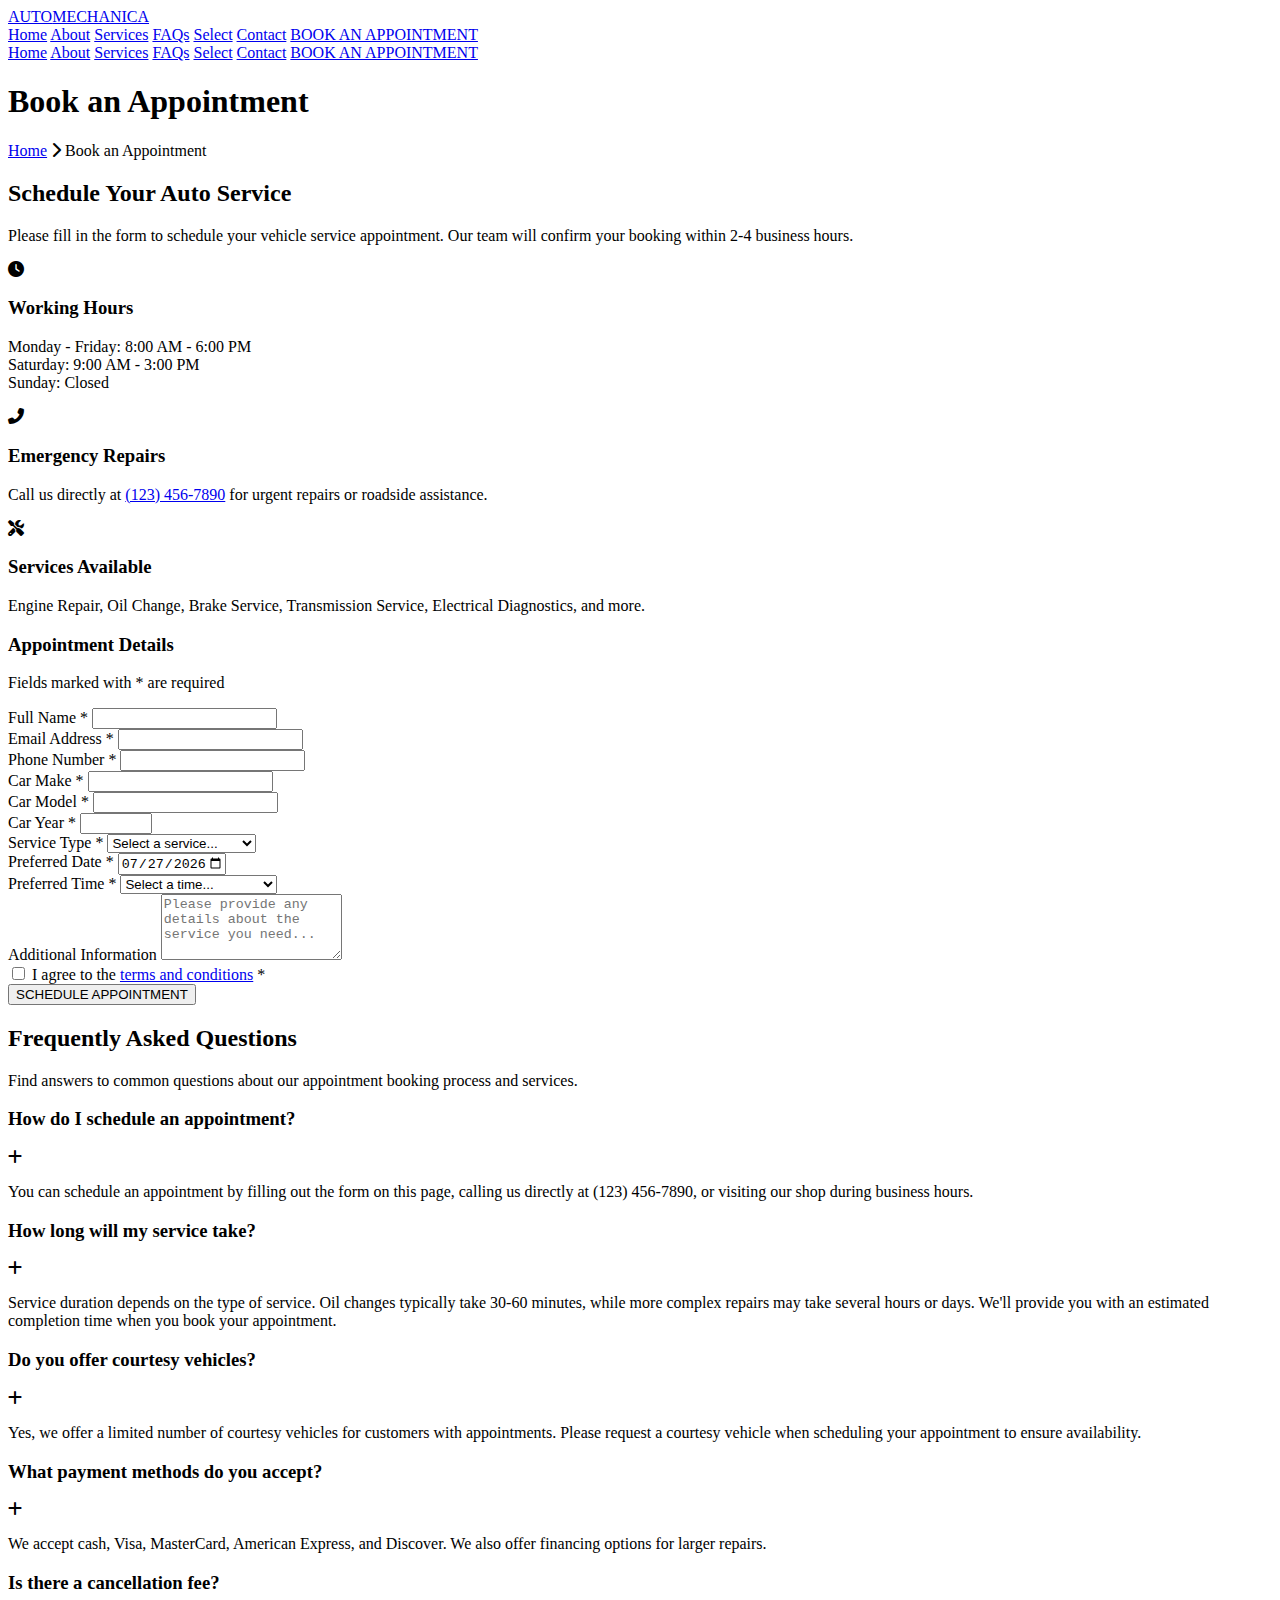
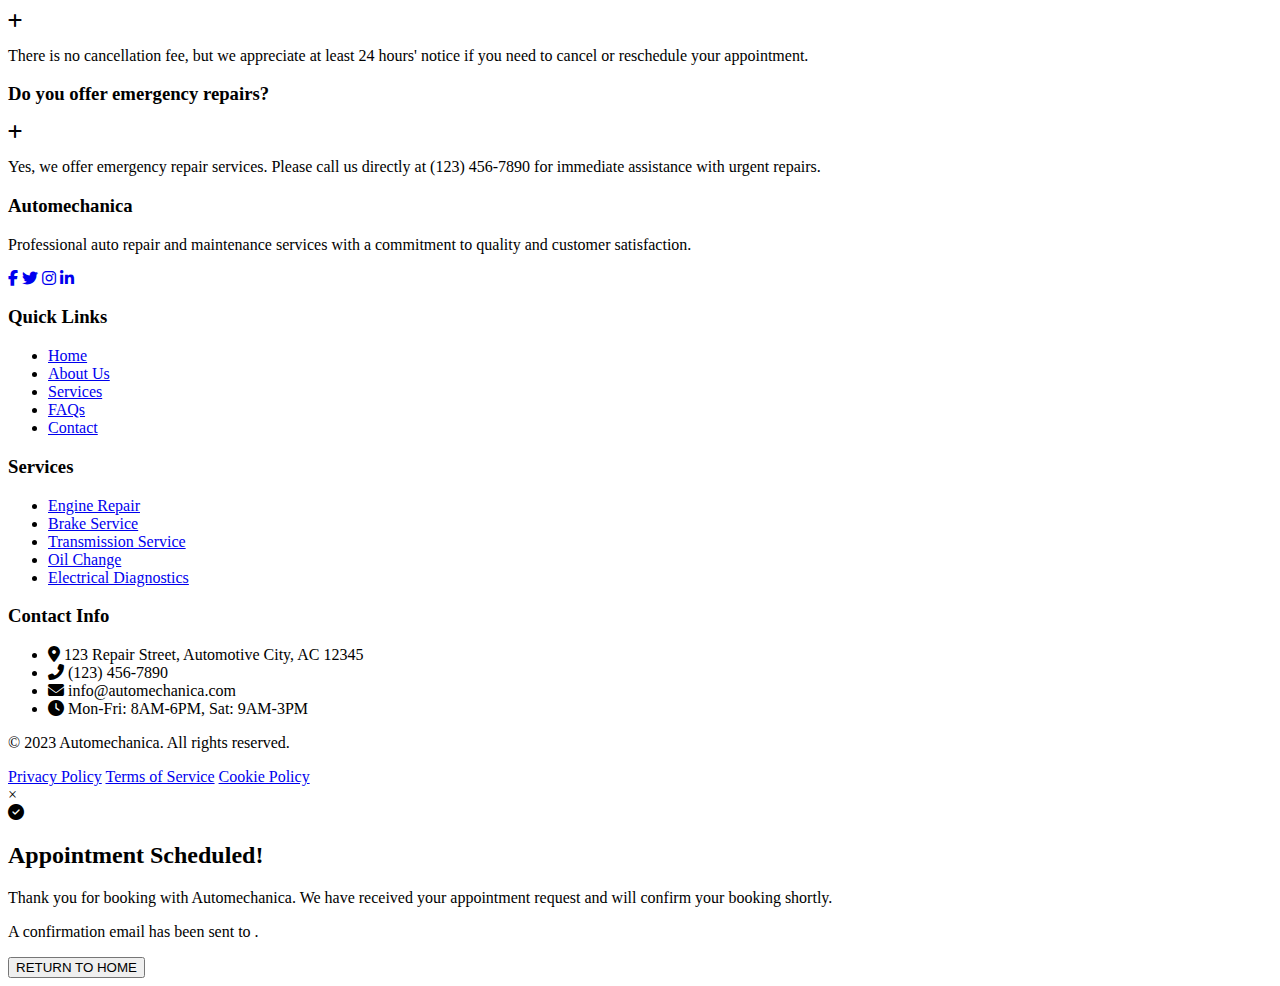
==== book.html @ 16094f68 "added home page and book an appointment page" ====
<!DOCTYPE html>
<html lang="en">
  <head>
    <meta charset="UTF-8" />
    <meta name="viewport" content="width=device-width, initial-scale=1.0" />
    <title>Book an Appointment - Automechanica</title>
    <link rel="stylesheet" href="book.css" />
    <link
      rel="stylesheet"
      href="https://cdnjs.cloudflare.com/ajax/libs/font-awesome/6.4.0/css/all.min.css"
    />
    <link
      href="https://fonts.googleapis.com/css2?family=Montserrat:wght@400;500;600;700&family=Open+Sans:wght@400;600&display=swap"
      rel="stylesheet"
    />
  </head>
  <body>
    <div class="automechanica">
      <!-- Header -->
      <header class="header">
        <div class="container">
          <div class="header-inner">
            <div class="logo-wrapper">
              <a href="index.html" class="logo">
                <div class="logo-text">
                  <span class="logo-primary">AUTO</span>MECHANICA
                </div>
              </a>
            </div>

            <nav class="desktop-nav">
              <a href="index.html" class="nav-link">Home</a>
              <a href="#" class="nav-link">About</a>
              <a href="#" class="nav-link">Services</a>
              <a href="#" class="nav-link">FAQs</a>
              <a href="#" class="nav-link">Select</a>
              <a href="#" class="nav-link">Contact</a>
              <a href="book.html" class="appointment-btn active"
                >BOOK AN APPOINTMENT</a
              >
            </nav>

            <div class="mobile-menu-toggle" id="mobileMenuToggle">
              <span></span>
              <span></span>
              <span></span>
            </div>
          </div>
        </div>

        <div class="mobile-menu" id="mobileMenu">
          <nav class="mobile-nav">
            <a href="index.html" class="mobile-nav-link">Home</a>
            <a href="#" class="mobile-nav-link">About</a>
            <a href="#" class="mobile-nav-link">Services</a>
            <a href="#" class="mobile-nav-link">FAQs</a>
            <a href="#" class="mobile-nav-link">Select</a>
            <a href="#" class="mobile-nav-link">Contact</a>
            <a href="book.html" class="appointment-btn mobile active"
              >BOOK AN APPOINTMENT</a
            >
          </nav>
        </div>
      </header>

      <!-- Page Title Section -->
      <section class="page-title-section">
        <div class="container">
          <h1>Book an Appointment</h1>
          <div class="breadcrumbs">
            <a href="index.html">Home</a> <i class="fas fa-chevron-right"></i>
            <span>Book an Appointment</span>
          </div>
        </div>
      </section>

      <!-- Booking Section -->
      <section class="booking-section">
        <div class="container">
          <div class="booking-grid">
            <div class="booking-info">
              <h2>Schedule Your Auto Service</h2>
              <p>
                Please fill in the form to schedule your vehicle service
                appointment. Our team will confirm your booking within 2-4
                business hours.
              </p>

              <div class="info-block">
                <div class="icon-wrapper">
                  <i class="fas fa-clock"></i>
                </div>
                <div class="info-content">
                  <h3>Working Hours</h3>
                  <p>
                    Monday - Friday: 8:00 AM - 6:00 PM <br />
                    Saturday: 9:00 AM - 3:00 PM <br />
                    Sunday: Closed
                  </p>
                </div>
              </div>

              <div class="info-block">
                <div class="icon-wrapper">
                  <i class="fas fa-phone-alt"></i>
                </div>
                <div class="info-content">
                  <h3>Emergency Repairs</h3>
                  <p>
                    Call us directly at
                    <a href="tel:+11234567890">(123) 456-7890</a> for urgent
                    repairs or roadside assistance.
                  </p>
                </div>
              </div>

              <div class="info-block">
                <div class="icon-wrapper">
                  <i class="fas fa-tools"></i>
                </div>
                <div class="info-content">
                  <h3>Services Available</h3>
                  <p>
                    Engine Repair, Oil Change, Brake Service, Transmission
                    Service, Electrical Diagnostics, and more.
                  </p>
                </div>
              </div>
            </div>

            <div class="booking-form-container">
              <form class="booking-form" id="appointmentForm">
                <div class="form-header">
                  <h3>Appointment Details</h3>
                  <p>Fields marked with * are required</p>
                </div>

                <div class="form-group">
                  <label for="fullName">Full Name *</label>
                  <input type="text" id="fullName" name="fullName" required />
                  <div class="error-message" id="fullNameError"></div>
                </div>

                <div class="form-row">
                  <div class="form-group">
                    <label for="email">Email Address *</label>
                    <input type="email" id="email" name="email" required />
                    <div class="error-message" id="emailError"></div>
                  </div>

                  <div class="form-group">
                    <label for="phone">Phone Number *</label>
                    <input type="tel" id="phone" name="phone" required />
                    <div class="error-message" id="phoneError"></div>
                  </div>
                </div>

                <div class="form-row">
                  <div class="form-group">
                    <label for="carMake">Car Make *</label>
                    <input type="text" id="carMake" name="carMake" required />
                    <div class="error-message" id="carMakeError"></div>
                  </div>

                  <div class="form-group">
                    <label for="carModel">Car Model *</label>
                    <input type="text" id="carModel" name="carModel" required />
                    <div class="error-message" id="carModelError"></div>
                  </div>
                </div>

                <div class="form-row">
                  <div class="form-group">
                    <label for="carYear">Car Year *</label>
                    <input
                      type="number"
                      id="carYear"
                      name="carYear"
                      min="1950"
                      max="2025"
                      required
                    />
                    <div class="error-message" id="carYearError"></div>
                  </div>

                  <div class="form-group">
                    <label for="serviceType">Service Type *</label>
                    <select id="serviceType" name="serviceType" required>
                      <option value="">Select a service...</option>
                      <option value="oil-change">Oil Change</option>
                      <option value="brake-service">Brake Service</option>
                      <option value="engine-repair">Engine Repair</option>
                      <option value="transmission">Transmission Service</option>
                      <option value="electrical">Electrical Diagnostics</option>
                      <option value="wheel-alignment">Wheel Alignment</option>
                      <option value="inspection">Vehicle Inspection</option>
                      <option value="other">Other</option>
                    </select>
                    <div class="error-message" id="serviceTypeError"></div>
                  </div>
                </div>

                <div class="form-row">
                  <div class="form-group">
                    <label for="appointmentDate">Preferred Date *</label>
                    <input
                      type="date"
                      id="appointmentDate"
                      name="appointmentDate"
                      required
                    />
                    <div class="error-message" id="appointmentDateError"></div>
                  </div>

                  <div class="form-group">
                    <label for="appointmentTime">Preferred Time *</label>
                    <select
                      id="appointmentTime"
                      name="appointmentTime"
                      required
                    >
                      <option value="">Select a time...</option>
                      <option value="morning">Morning (8:00 - 11:00)</option>
                      <option value="midday">Midday (11:00 - 2:00)</option>
                      <option value="afternoon">Afternoon (2:00 - 6:00)</option>
                    </select>
                    <div class="error-message" id="appointmentTimeError"></div>
                  </div>
                </div>

                <div class="form-group">
                  <label for="additionalInfo">Additional Information</label>
                  <textarea
                    id="additionalInfo"
                    name="additionalInfo"
                    rows="4"
                    placeholder="Please provide any details about the service you need..."
                  ></textarea>
                </div>

                <div class="form-group checkbox-group">
                  <label class="checkbox-container">
                    <input
                      type="checkbox"
                      id="agreement"
                      name="agreement"
                      required
                    />
                    <span class="checkmark"></span>
                    I agree to the <a href="#">terms and conditions</a> *
                  </label>
                  <div class="error-message" id="agreementError"></div>
                </div>

                <button type="submit" class="submit-btn">
                  SCHEDULE APPOINTMENT
                </button>
              </form>
            </div>
          </div>
        </div>
      </section>

      <!-- FAQ Section -->
      <section class="faq-section">
        <div class="container">
          <div class="section-header">
            <h2>Frequently Asked Questions</h2>
            <p>
              Find answers to common questions about our appointment booking
              process and services.
            </p>
          </div>

          <div class="faq-grid">
            <div class="faq-item">
              <div class="faq-question" data-toggle="faq1">
                <h3>How do I schedule an appointment?</h3>
                <span class="toggle-icon"><i class="fas fa-plus"></i></span>
              </div>
              <div class="faq-answer" id="faq1">
                <p>
                  You can schedule an appointment by filling out the form on
                  this page, calling us directly at (123) 456-7890, or visiting
                  our shop during business hours.
                </p>
              </div>
            </div>

            <div class="faq-item">
              <div class="faq-question" data-toggle="faq2">
                <h3>How long will my service take?</h3>
                <span class="toggle-icon"><i class="fas fa-plus"></i></span>
              </div>
              <div class="faq-answer" id="faq2">
                <p>
                  Service duration depends on the type of service. Oil changes
                  typically take 30-60 minutes, while more complex repairs may
                  take several hours or days. We'll provide you with an
                  estimated completion time when you book your appointment.
                </p>
              </div>
            </div>

            <div class="faq-item">
              <div class="faq-question" data-toggle="faq3">
                <h3>Do you offer courtesy vehicles?</h3>
                <span class="toggle-icon"><i class="fas fa-plus"></i></span>
              </div>
              <div class="faq-answer" id="faq3">
                <p>
                  Yes, we offer a limited number of courtesy vehicles for
                  customers with appointments. Please request a courtesy vehicle
                  when scheduling your appointment to ensure availability.
                </p>
              </div>
            </div>

            <div class="faq-item">
              <div class="faq-question" data-toggle="faq4">
                <h3>What payment methods do you accept?</h3>
                <span class="toggle-icon"><i class="fas fa-plus"></i></span>
              </div>
              <div class="faq-answer" id="faq4">
                <p>
                  We accept cash, Visa, MasterCard, American Express, and
                  Discover. We also offer financing options for larger repairs.
                </p>
              </div>
            </div>

            <div class="faq-item">
              <div class="faq-question" data-toggle="faq5">
                <h3>Is there a cancellation fee?</h3>
                <span class="toggle-icon"><i class="fas fa-plus"></i></span>
              </div>
              <div class="faq-answer" id="faq5">
                <p>
                  There is no cancellation fee, but we appreciate at least 24
                  hours' notice if you need to cancel or reschedule your
                  appointment.
                </p>
              </div>
            </div>

            <div class="faq-item">
              <div class="faq-question" data-toggle="faq6">
                <h3>Do you offer emergency repairs?</h3>
                <span class="toggle-icon"><i class="fas fa-plus"></i></span>
              </div>
              <div class="faq-answer" id="faq6">
                <p>
                  Yes, we offer emergency repair services. Please call us
                  directly at (123) 456-7890 for immediate assistance with
                  urgent repairs.
                </p>
              </div>
            </div>
          </div>
        </div>
      </section>

      <!-- Footer -->
      <footer class="footer">
        <div class="container">
          <div class="footer-grid">
            <div class="footer-about">
              <h3>Automechanica</h3>
              <p>
                Professional auto repair and maintenance services with a
                commitment to quality and customer satisfaction.
              </p>
              <div class="social-links">
                <a href="#"><i class="fab fa-facebook-f"></i></a>
                <a href="#"><i class="fab fa-twitter"></i></a>
                <a href="#"><i class="fab fa-instagram"></i></a>
                <a href="#"><i class="fab fa-linkedin-in"></i></a>
              </div>
            </div>

            <div class="footer-links">
              <h3>Quick Links</h3>
              <ul>
                <li><a href="index.html">Home</a></li>
                <li><a href="#">About Us</a></li>
                <li><a href="#">Services</a></li>
                <li><a href="#">FAQs</a></li>
                <li><a href="#">Contact</a></li>
              </ul>
            </div>

            <div class="footer-services">
              <h3>Services</h3>
              <ul>
                <li><a href="#">Engine Repair</a></li>
                <li><a href="#">Brake Service</a></li>
                <li><a href="#">Transmission Service</a></li>
                <li><a href="#">Oil Change</a></li>
                <li><a href="#">Electrical Diagnostics</a></li>
              </ul>
            </div>

            <div class="footer-contact">
              <h3>Contact Info</h3>
              <ul>
                <li>
                  <i class="fas fa-map-marker-alt"></i>
                  <span>123 Repair Street, Automotive City, AC 12345</span>
                </li>
                <li>
                  <i class="fas fa-phone-alt"></i>
                  <span>(123) 456-7890</span>
                </li>
                <li>
                  <i class="fas fa-envelope"></i>
                  <span>info@automechanica.com</span>
                </li>
                <li>
                  <i class="fas fa-clock"></i>
                  <span>Mon-Fri: 8AM-6PM, Sat: 9AM-3PM</span>
                </li>
              </ul>
            </div>
          </div>

          <div class="footer-bottom">
            <p>© 2023 Automechanica. All rights reserved.</p>
            <div class="footer-bottom-links">
              <a href="#">Privacy Policy</a>
              <a href="#">Terms of Service</a>
              <a href="#">Cookie Policy</a>
            </div>
          </div>
        </div>
      </footer>

      <!-- Confirmation Modal -->
      <div class="modal" id="confirmationModal">
        <div class="modal-content">
          <span class="close-modal">&times;</span>
          <div class="modal-icon">
            <i class="fas fa-check-circle"></i>
          </div>
          <h2>Appointment Scheduled!</h2>
          <p>
            Thank you for booking with Automechanica. We have received your
            appointment request and will confirm your booking shortly.
          </p>
          <p>
            A confirmation email has been sent to
            <span id="confirmationEmail"></span>.
          </p>
          <button class="modal-button">RETURN TO HOME</button>
        </div>
      </div>
    </div>

    <script src="book.js"></script>
  </body>
</html>
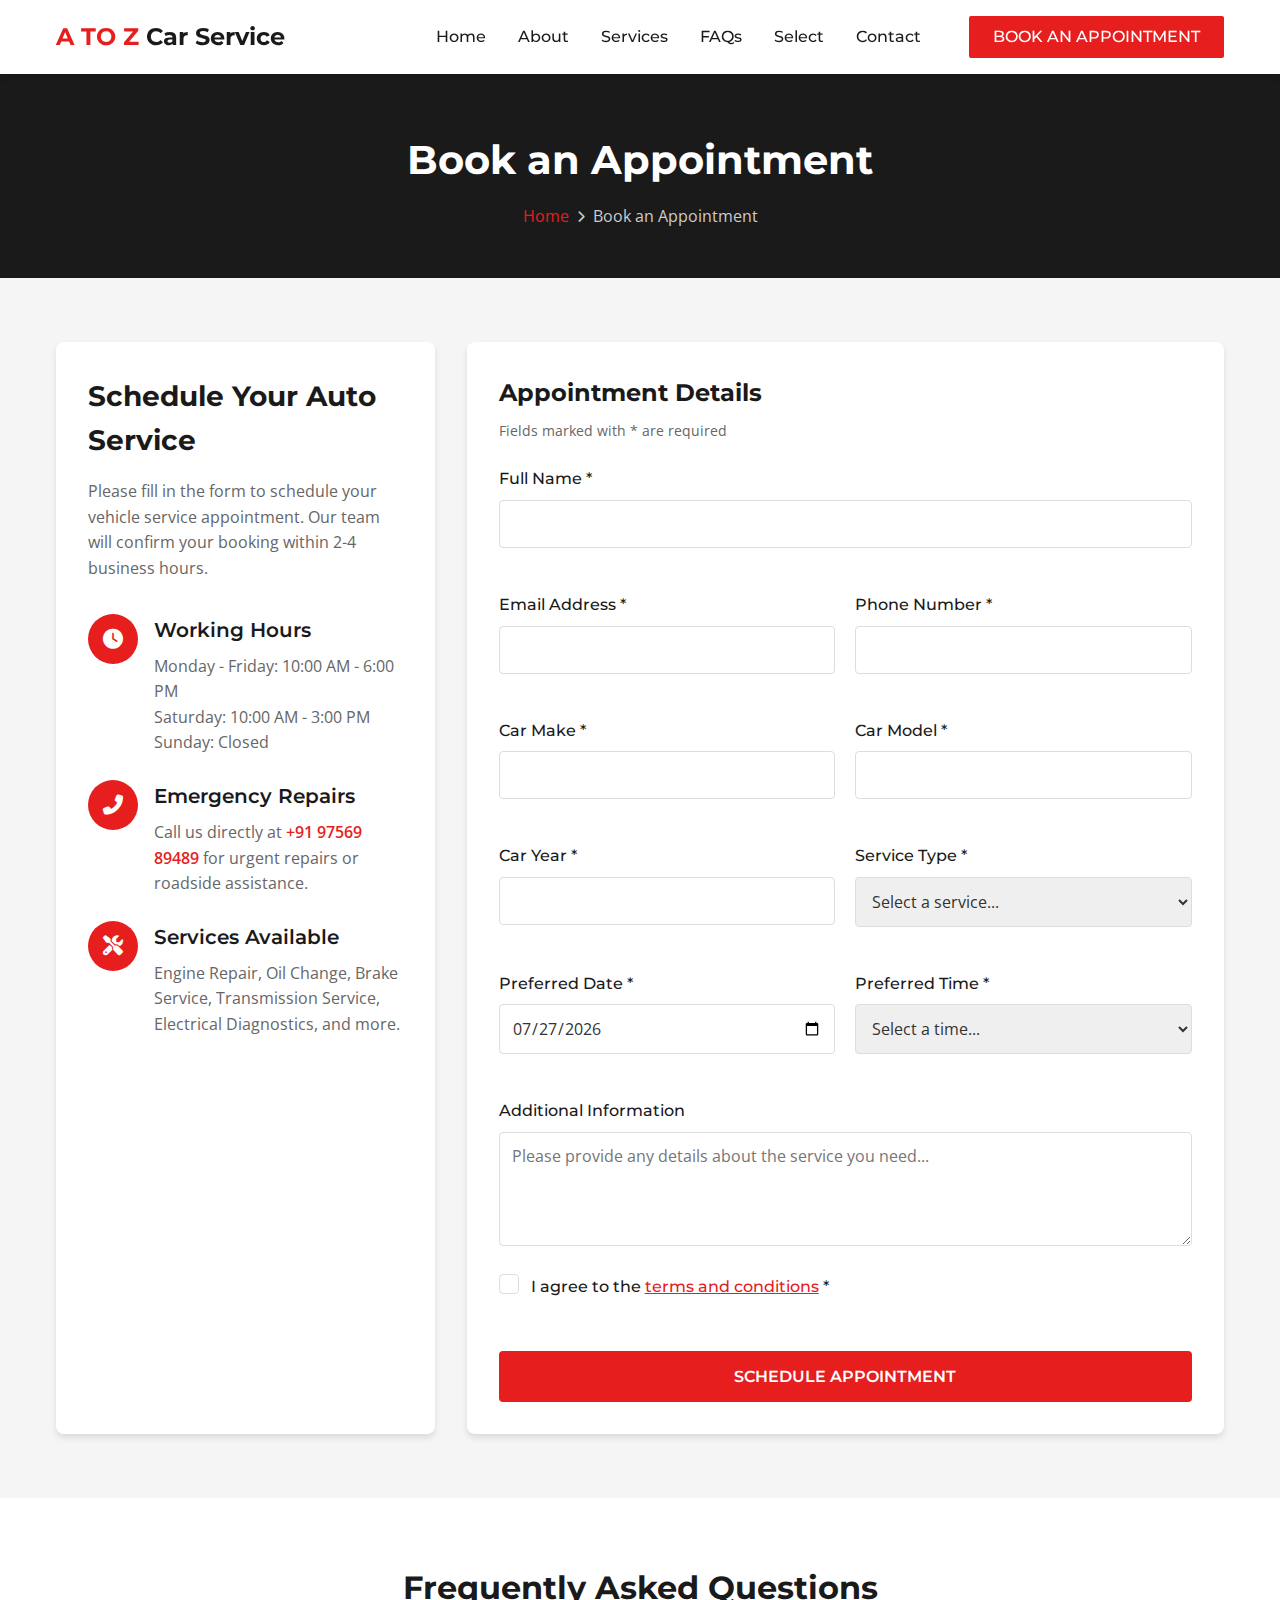
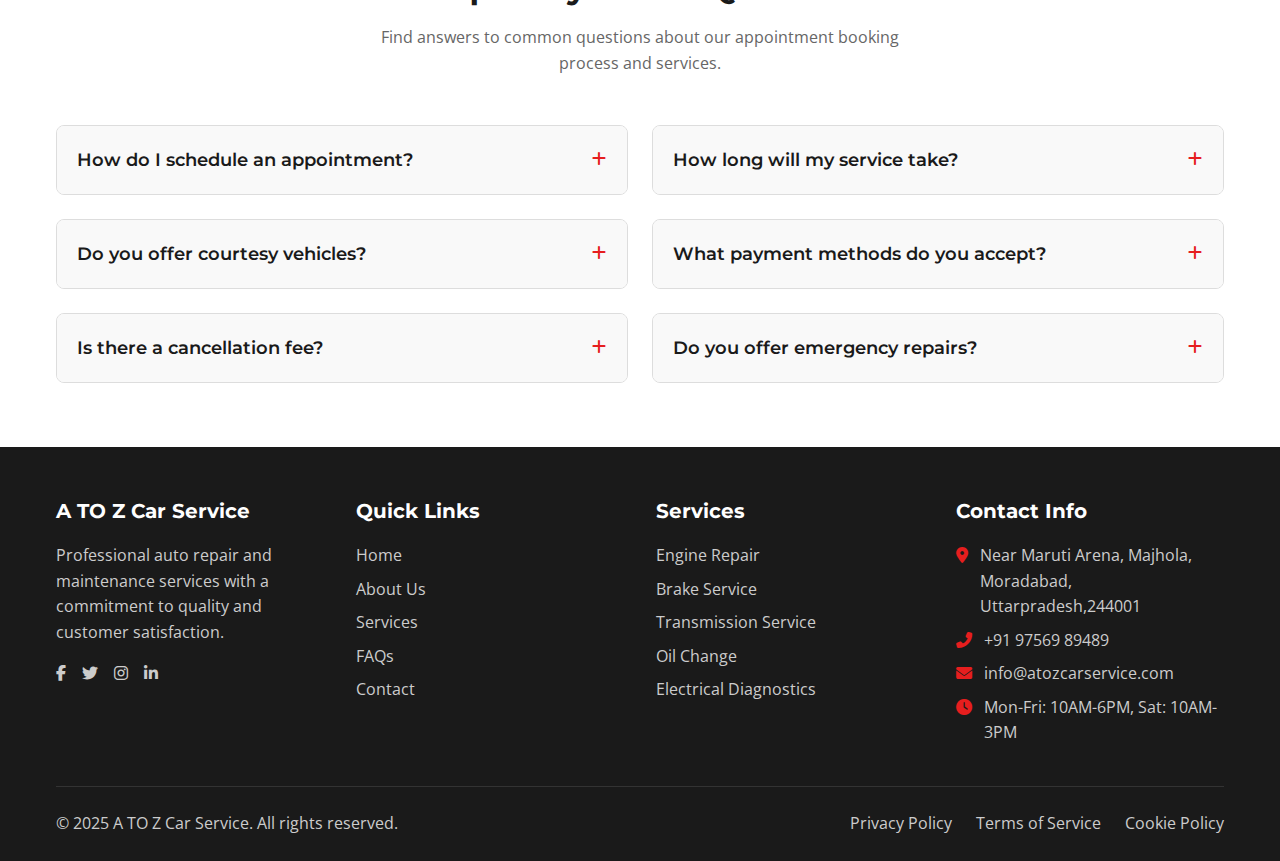
==== commit 7829a594: "updated book.html" ====
--- a/book.html
+++ b/book.html
@@ -3,7 +3,7 @@
   <head>
     <meta charset="UTF-8" />
     <meta name="viewport" content="width=device-width, initial-scale=1.0" />
-    <title>Book an Appointment - Automechanica</title>
+    <title>Book an Appointment - atozcarservice</title>
     <link rel="stylesheet" href="book.css" />
     <link
       rel="stylesheet"
@@ -23,7 +23,7 @@
             <div class="logo-wrapper">
               <a href="index.html" class="logo">
                 <div class="logo-text">
-                  <span class="logo-primary">AUTO</span>MECHANICA
+                  <span class="logo-primary">A TO Z </span>Car Service
                 </div>
               </a>
             </div>
@@ -93,8 +93,8 @@
                 <div class="info-content">
                   <h3>Working Hours</h3>
                   <p>
-                    Monday - Friday: 8:00 AM - 6:00 PM <br />
-                    Saturday: 9:00 AM - 3:00 PM <br />
+                    Monday - Friday: 10:00 AM - 6:00 PM <br />
+                    Saturday: 10:00 AM - 3:00 PM <br />
                     Sunday: Closed
                   </p>
                 </div>
@@ -108,7 +108,7 @@
                   <h3>Emergency Repairs</h3>
                   <p>
                     Call us directly at
-                    <a href="tel:+11234567890">(123) 456-7890</a> for urgent
+                    <a href="tel:+91 97569 89489">+91 97569 89489</a> for urgent
                     repairs or roadside assistance.
                   </p>
                 </div>
@@ -281,7 +281,7 @@
               <div class="faq-answer" id="faq1">
                 <p>
                   You can schedule an appointment by filling out the form on
-                  this page, calling us directly at (123) 456-7890, or visiting
+                  this page, calling us directly at +91 97569 89489, or visiting
                   our shop during business hours.
                 </p>
               </div>
@@ -365,7 +365,7 @@
         <div class="container">
           <div class="footer-grid">
             <div class="footer-about">
-              <h3>Automechanica</h3>
+              <h3>A TO Z Car Service</h3>
               <p>
                 Professional auto repair and maintenance services with a
                 commitment to quality and customer satisfaction.
@@ -405,26 +405,29 @@
               <ul>
                 <li>
                   <i class="fas fa-map-marker-alt"></i>
-                  <span>123 Repair Street, Automotive City, AC 12345</span>
+                  <span
+                    >Near Maruti Arena, Majhola, Moradabad,
+                    Uttarpradesh,244001</span
+                  >
                 </li>
                 <li>
                   <i class="fas fa-phone-alt"></i>
-                  <span>(123) 456-7890</span>
+                  <span>+91 97569 89489</span>
                 </li>
                 <li>
                   <i class="fas fa-envelope"></i>
-                  <span>info@automechanica.com</span>
+                  <span>info@atozcarservice.com</span>
                 </li>
                 <li>
                   <i class="fas fa-clock"></i>
-                  <span>Mon-Fri: 8AM-6PM, Sat: 9AM-3PM</span>
+                  <span>Mon-Fri: 10AM-6PM, Sat: 10AM-3PM</span>
                 </li>
               </ul>
             </div>
           </div>
 
           <div class="footer-bottom">
-            <p>© 2023 Automechanica. All rights reserved.</p>
+            <p>© 2025 A TO Z Car Service. All rights reserved.</p>
             <div class="footer-bottom-links">
               <a href="#">Privacy Policy</a>
               <a href="#">Terms of Service</a>
--- a/book.css
+++ b/book.css
@@ -0,0 +1,477 @@
+/* Import Base Styles */
+@import url("index.css");
+
+/* Additional Styles for Booking Page */
+
+/* Page Title Section */
+.page-title-section {
+  background-color: #1a1a1a;
+  padding: 8rem 0 3rem;
+  text-align: center;
+  color: white;
+}
+
+.page-title-section h1 {
+  font-family: "Montserrat", sans-serif;
+  font-size: 2.5rem;
+  font-weight: 700;
+  margin-bottom: 0.75rem;
+}
+
+.breadcrumbs {
+  display: flex;
+  justify-content: center;
+  align-items: center;
+  gap: 0.5rem;
+  color: #ccc;
+}
+
+.breadcrumbs a {
+  color: #e61e1e;
+  transition: color 0.3s ease;
+}
+
+.breadcrumbs a:hover {
+  color: white;
+}
+
+.breadcrumbs i {
+  font-size: 0.75rem;
+}
+
+/* Booking Section */
+.booking-section {
+  padding: 4rem 0;
+  background-color: #f5f5f5;
+}
+
+.booking-grid {
+  display: grid;
+  grid-template-columns: 1fr 2fr;
+  gap: 2rem;
+}
+
+/* Booking Info */
+.booking-info {
+  padding: 2rem;
+  background-color: white;
+  border-radius: 0.5rem;
+  box-shadow: 0 4px 6px rgba(0, 0, 0, 0.1);
+}
+
+.booking-info h2 {
+  font-family: "Montserrat", sans-serif;
+  font-size: 1.75rem;
+  font-weight: 700;
+  color: #1a1a1a;
+  margin-bottom: 1rem;
+}
+
+.booking-info > p {
+  color: #666;
+  margin-bottom: 2rem;
+}
+
+.info-block {
+  display: flex;
+  gap: 1rem;
+  margin-bottom: 1.5rem;
+}
+
+.icon-wrapper {
+  flex-shrink: 0;
+  width: 50px;
+  height: 50px;
+  border-radius: 50%;
+  background-color: #e61e1e;
+  color: white;
+  display: flex;
+  align-items: center;
+  justify-content: center;
+  font-size: 1.25rem;
+}
+
+.info-content h3 {
+  font-family: "Montserrat", sans-serif;
+  font-size: 1.25rem;
+  font-weight: 600;
+  color: #1a1a1a;
+  margin-bottom: 0.5rem;
+}
+
+.info-content p {
+  color: #666;
+  line-height: 1.6;
+}
+
+.info-content a {
+  color: #e61e1e;
+  font-weight: 600;
+  transition: color 0.3s ease;
+}
+
+.info-content a:hover {
+  text-decoration: underline;
+}
+
+/* Booking Form */
+.booking-form-container {
+  padding: 2rem;
+  background-color: white;
+  border-radius: 0.5rem;
+  box-shadow: 0 4px 6px rgba(0, 0, 0, 0.1);
+}
+
+.form-header {
+  margin-bottom: 1.5rem;
+}
+
+.form-header h3 {
+  font-family: "Montserrat", sans-serif;
+  font-size: 1.5rem;
+  font-weight: 700;
+  color: #1a1a1a;
+  margin-bottom: 0.5rem;
+}
+
+.form-header p {
+  color: #666;
+  font-size: 0.875rem;
+}
+
+.form-group {
+  margin-bottom: 1.25rem;
+}
+
+.form-row {
+  display: grid;
+  grid-template-columns: 1fr 1fr;
+  gap: 1.25rem;
+}
+
+label {
+  display: block;
+  margin-bottom: 0.5rem;
+  font-family: "Montserrat", sans-serif;
+  font-weight: 500;
+  color: #1a1a1a;
+}
+
+input[type="text"],
+input[type="email"],
+input[type="tel"],
+input[type="number"],
+input[type="date"],
+select,
+textarea {
+  width: 100%;
+  padding: 0.75rem;
+  border: 1px solid #ddd;
+  border-radius: 0.25rem;
+  font-family: "Open Sans", sans-serif;
+  font-size: 1rem;
+  color: #333;
+  transition: border-color 0.3s ease;
+}
+
+input:focus,
+select:focus,
+textarea:focus {
+  outline: none;
+  border-color: #e61e1e;
+}
+
+.error-message {
+  color: #e61e1e;
+  font-size: 0.875rem;
+  margin-top: 0.25rem;
+  min-height: 1.25rem;
+}
+
+/* Checkbox styling */
+.checkbox-group {
+  margin-top: 1rem;
+}
+
+.checkbox-container {
+  display: block;
+  position: relative;
+  padding-left: 2rem;
+  cursor: pointer;
+  user-select: none;
+}
+
+.checkbox-container input {
+  position: absolute;
+  opacity: 0;
+  cursor: pointer;
+  height: 0;
+  width: 0;
+}
+
+.checkmark {
+  position: absolute;
+  top: 0;
+  left: 0;
+  height: 20px;
+  width: 20px;
+  background-color: #fff;
+  border: 1px solid #ddd;
+  border-radius: 4px;
+}
+
+.checkbox-container:hover input ~ .checkmark {
+  border-color: #ccc;
+}
+
+.checkbox-container input:checked ~ .checkmark {
+  background-color: #e61e1e;
+  border-color: #e61e1e;
+}
+
+.checkmark:after {
+  content: "";
+  position: absolute;
+  display: none;
+}
+
+.checkbox-container input:checked ~ .checkmark:after {
+  display: block;
+}
+
+.checkbox-container .checkmark:after {
+  left: 7px;
+  top: 3px;
+  width: 5px;
+  height: 10px;
+  border: solid white;
+  border-width: 0 2px 2px 0;
+  transform: rotate(45deg);
+}
+
+.checkbox-container a {
+  color: #e61e1e;
+  text-decoration: underline;
+}
+
+/* Submit Button */
+.submit-btn {
+  display: block;
+  width: 100%;
+  padding: 1rem;
+  border: none;
+  border-radius: 0.25rem;
+  background-color: #e61e1e;
+  color: white;
+  font-family: "Montserrat", sans-serif;
+  font-weight: 600;
+  font-size: 1rem;
+  text-align: center;
+  cursor: pointer;
+  transition: background-color 0.3s ease;
+  margin-top: 1.5rem;
+}
+
+.submit-btn:hover {
+  background-color: rgba(230, 30, 30, 0.9);
+}
+
+/* FAQ Section */
+.faq-section {
+  padding: 4rem 0;
+  background-color: white;
+}
+
+.faq-grid {
+  display: grid;
+  grid-template-columns: repeat(auto-fill, minmax(500px, 1fr));
+  gap: 1.5rem;
+  margin-top: 3rem;
+}
+
+.faq-item {
+  border: 1px solid #ddd;
+  border-radius: 0.5rem;
+  overflow: hidden;
+}
+
+.faq-question {
+  display: flex;
+  justify-content: space-between;
+  align-items: center;
+  padding: 1.25rem;
+  background-color: #f9f9f9;
+  cursor: pointer;
+  transition: background-color 0.3s ease;
+}
+
+.faq-question:hover {
+  background-color: #f5f5f5;
+}
+
+.faq-question h3 {
+  font-family: "Montserrat", sans-serif;
+  font-size: 1.1rem;
+  font-weight: 600;
+  color: #1a1a1a;
+  margin: 0;
+}
+
+.toggle-icon {
+  color: #e61e1e;
+  transition: transform 0.3s ease;
+}
+
+.toggle-icon.active {
+  transform: rotate(45deg);
+}
+
+.faq-answer {
+  padding: 0;
+  max-height: 0;
+  overflow: hidden;
+  transition: all 0.3s ease;
+}
+
+.faq-answer.show {
+  padding: 1.25rem;
+  max-height: 200px;
+}
+
+.faq-answer p {
+  color: #666;
+  margin: 0;
+}
+
+/* Modal */
+.modal {
+  display: none;
+  position: fixed;
+  top: 0;
+  left: 0;
+  width: 100%;
+  height: 100%;
+  background-color: rgba(0, 0, 0, 0.7);
+  z-index: 1000;
+  opacity: 0;
+  transition: opacity 0.3s ease;
+}
+
+.modal.show {
+  display: flex;
+  align-items: center;
+  justify-content: center;
+  opacity: 1;
+}
+
+.modal-content {
+  background-color: white;
+  max-width: 500px;
+  width: 90%;
+  padding: 2rem;
+  border-radius: 0.5rem;
+  position: relative;
+  text-align: center;
+  box-shadow: 0 5px 15px rgba(0, 0, 0, 0.3);
+}
+
+.close-modal {
+  position: absolute;
+  top: 1rem;
+  right: 1rem;
+  font-size: 1.5rem;
+  cursor: pointer;
+  color: #666;
+  transition: color 0.3s ease;
+}
+
+.close-modal:hover {
+  color: #e61e1e;
+}
+
+.modal-icon {
+  color: #e61e1e;
+  font-size: 3rem;
+  margin-bottom: 1.5rem;
+}
+
+.modal-content h2 {
+  font-family: "Montserrat", sans-serif;
+  font-size: 1.75rem;
+  font-weight: 700;
+  color: #1a1a1a;
+  margin-bottom: 1rem;
+}
+
+.modal-content p {
+  color: #666;
+  margin-bottom: 1rem;
+}
+
+#confirmationEmail {
+  font-weight: 600;
+  color: #1a1a1a;
+}
+
+.modal-button {
+  display: inline-block;
+  padding: 0.75rem 1.5rem;
+  background-color: #e61e1e;
+  color: white;
+  font-family: "Montserrat", sans-serif;
+  font-weight: 600;
+  border: none;
+  border-radius: 0.25rem;
+  cursor: pointer;
+  transition: background-color 0.3s ease;
+  margin-top: 1rem;
+}
+
+.modal-button:hover {
+  background-color: rgba(230, 30, 30, 0.9);
+}
+
+/* Responsive Styles */
+@media (max-width: 992px) {
+  .booking-grid {
+    grid-template-columns: 1fr;
+  }
+
+  .faq-grid {
+    grid-template-columns: 1fr;
+  }
+}
+
+@media (max-width: 768px) {
+  .page-title-section {
+    padding: 7rem 0 2rem;
+  }
+
+  .page-title-section h1 {
+    font-size: 2rem;
+  }
+
+  .form-row {
+    grid-template-columns: 1fr;
+    gap: 0;
+  }
+
+  .booking-info,
+  .booking-form-container {
+    padding: 1.5rem;
+  }
+}
+
+@media (max-width: 576px) {
+  .page-title-section h1 {
+    font-size: 1.75rem;
+  }
+
+  .booking-info h2 {
+    font-size: 1.5rem;
+  }
+
+  .faq-question h3 {
+    font-size: 1rem;
+  }
+}
